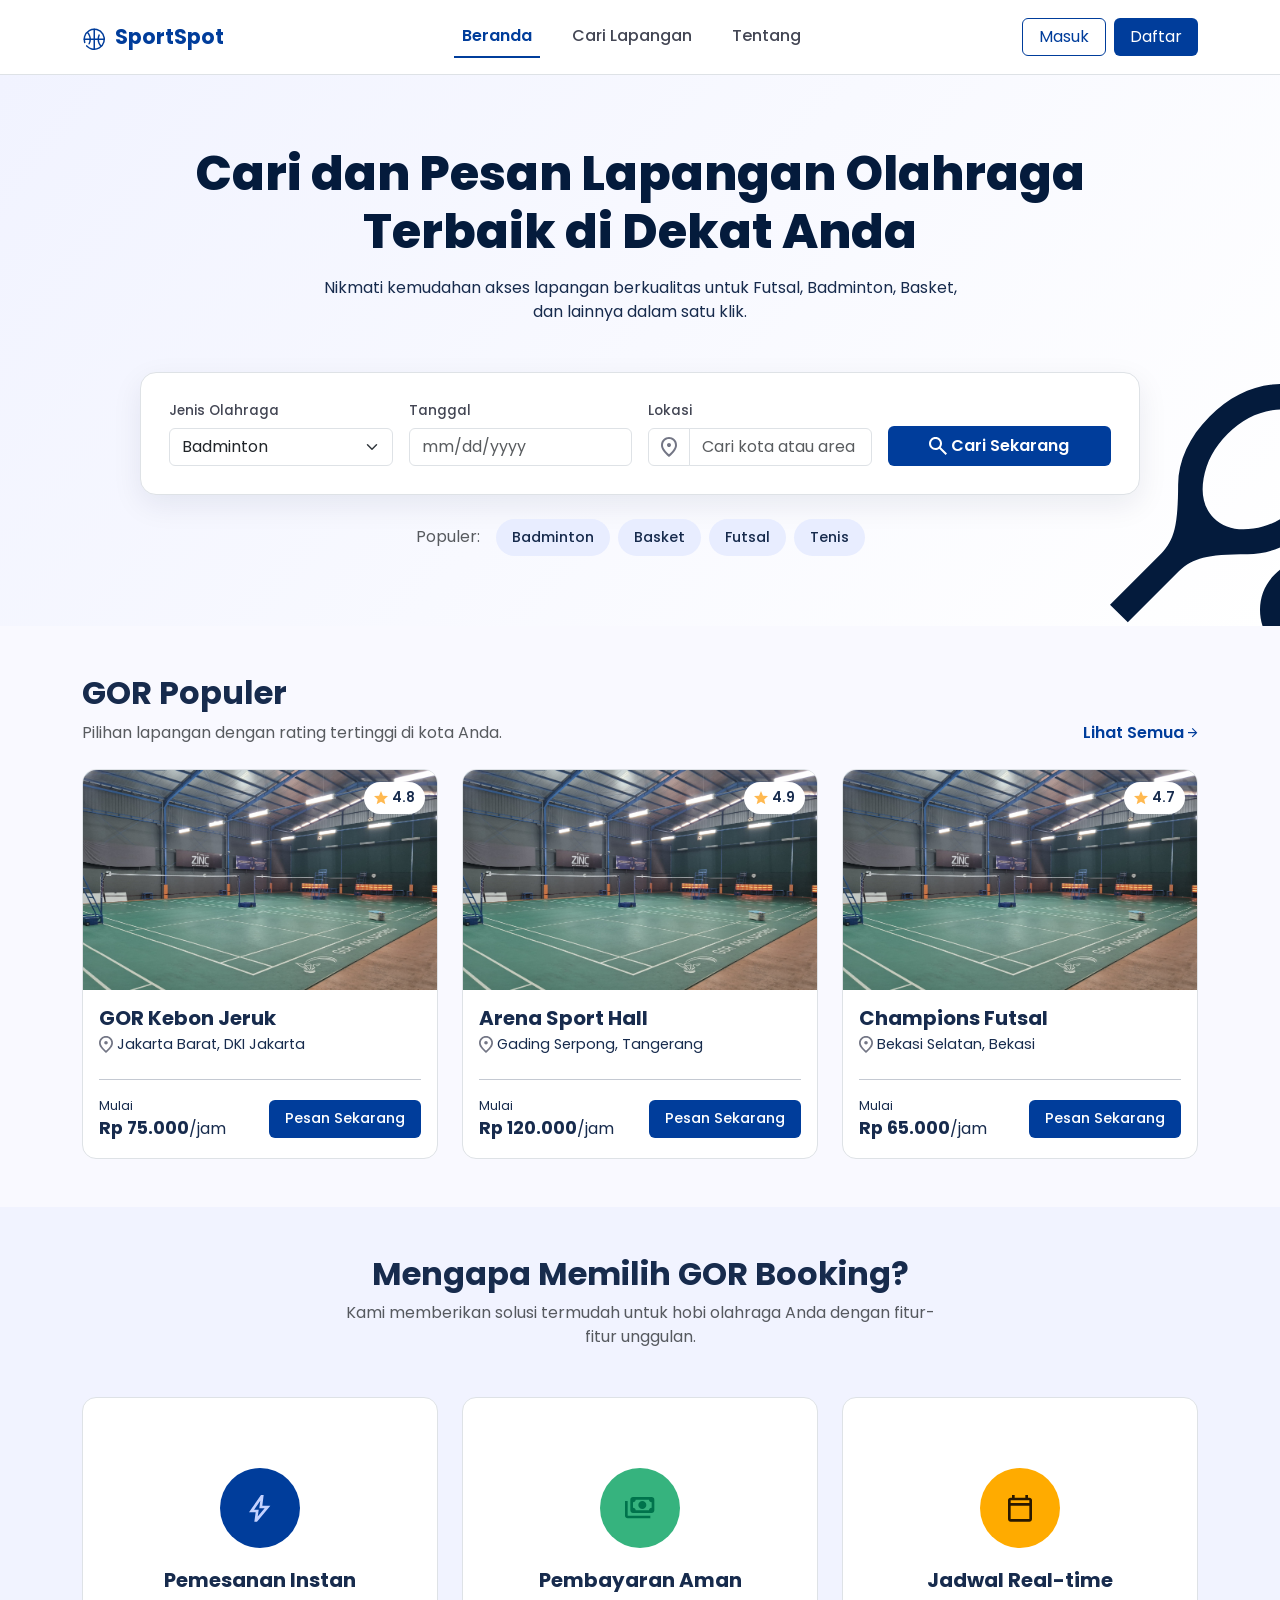
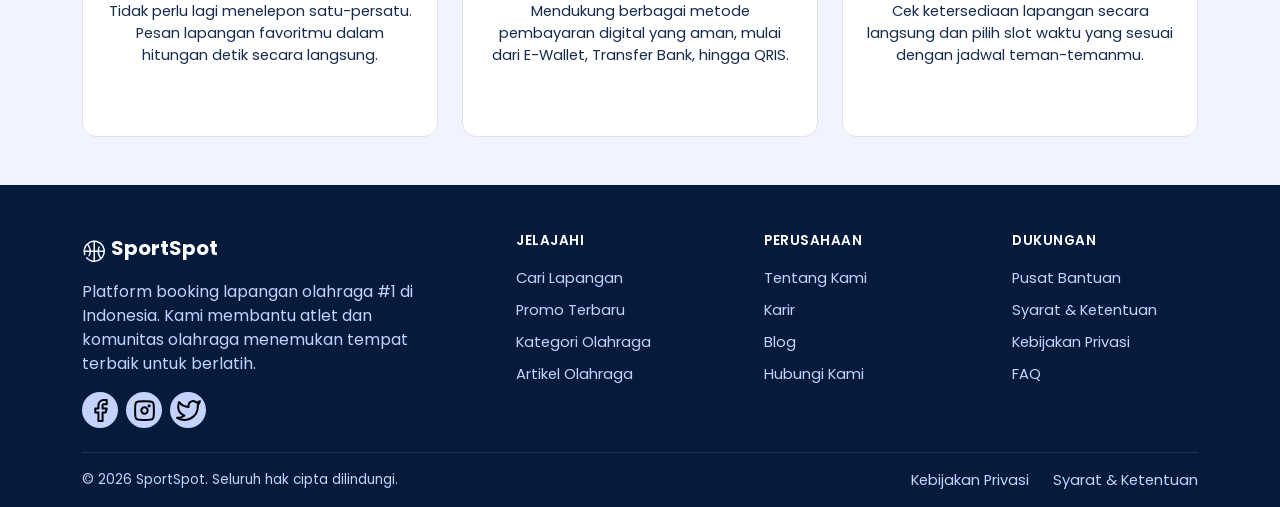
==== index.html @ d7f414fe "perbedaan penamaan file index dan navigasi" ====
<!doctype html>
<html lang="id">
  <head>
    <meta charset="UTF-8" />
    <meta name="viewport" content="width=device-width, initial-scale=1.0" />
    <title>SportSpot - Cari dan Pesan Lapangan Olahraga</title>

    <link
      href="https://cdn.jsdelivr.net/npm/bootstrap@5.3.3/dist/css/bootstrap.min.css"
      rel="stylesheet"
    />
    <link rel="preconnect" href="https://fonts.googleapis.com" />
    <link
      href="https://fonts.googleapis.com/css2?family=Poppins:wght@400;500;600;700;800&display=swap"
      rel="stylesheet"
    />

    <link rel="stylesheet" href="./style/index.css" />
  </head>
  <body>
    <nav
      class="navbar navbar-expand-lg navbar-light bg-white navbar-custom py-3 border-bottom"
    >
      <div class="container">
        <a
          class="navbar-brand brand-logo d-flex align-items-center gap-2"
          href="#"
        >
          <img src="/img/icon/Basketball.svg" alt="logo" />
          SportSpot
        </a>
        <button
          class="navbar-toggler"
          type="button"
          data-bs-toggle="collapse"
          data-bs-target="#navMenu"
        >
          <span class="navbar-toggler-icon"></span>
        </button>
        <div class="collapse navbar-collapse" id="navMenu">
          <ul class="navbar-nav mx-auto gap-lg-4">
            <li class="nav-item">
              <a class="nav-link active" href="#">Beranda</a>
            </li>
            <li class="nav-item">
              <a class="nav-link" href="/cari_lapangan.html">Cari Lapangan</a>
            </li>
            <li class="nav-item">
              <a class="nav-link" href="/about_us.html">Tentang</a>
            </li>
          </ul>
          <div class="d-flex gap-2 mt-3 mt-lg-0">
            <button class="btn btn-outline-primary px-3">Masuk</button>
            <button class="btn btn-navy px-3">Daftar</button>
          </div>
        </div>
      </div>
    </nav>

    <!-- ================= HERO ================= -->
    <section class="hero-section text-center">
      <div class="hero-deco">
        <img src="/img/icon/raket.svg" alt="raket" />
      </div>
      <div class="container position-relative">
        <h1 class="hero-title display-5 mb-3">
          Cari dan Pesan Lapangan Olahraga<br />Terbaik di Dekat Anda
        </h1>
        <p class="hero-subtitle mb-5">
          Nikmati kemudahan akses lapangan berkualitas untuk Futsal, Badminton,
          Basket, dan lainnya dalam satu klik.
        </p>

        <!-- form pencarian -->
        <div class="search-card mx-auto" style="max-width: 1000px">
          <div class="row g-3 align-items-end text-start">
            <div class="col-md-3">
              <div class="search-label">Jenis Olahraga</div>
              <select class="form-select">
                <option>Badminton</option>
                <option>Basket</option>
                <option>Futsal</option>
                <option>Tenis</option>
              </select>
            </div>
            <div class="col-md-3">
              <div class="search-label">Tanggal</div>
              <input
                type="text"
                class="form-control"
                placeholder="mm/dd/yyyy"
              />
            </div>
            <div class="col-md-3">
              <div class="search-label">Lokasi</div>
              <div class="input-group">
                <span class="input-group-text bg-white">
                  <img src="/img/icon/Icon.svg" alt="lokasi" />
                </span>
                <input
                  type="text"
                  class="form-control"
                  placeholder="Cari kota atau area"
                />
              </div>
            </div>
            <div class="col-md-3">
              <button class="btn btn-search btn-primary w-100 py-2">
                <img src="/img/icon/magnifier.svg" alt="kaca pembesar" />
                Cari Sekarang
              </button>
            </div>
          </div>
        </div>

        <!-- badge populer -->
        <div
          class="mt-4 d-flex justify-content-center align-items-center flex-wrap gap-2"
        >
          <span class="text-muted me-2">Populer:</span>
          <span class="badge-popular">Badminton</span>
          <span class="badge-popular">Basket</span>
          <span class="badge-popular">Futsal</span>
          <span class="badge-popular">Tenis</span>
        </div>
      </div>
    </section>

    <!-- ================= GOR POPULER ================= -->
    <section class="py-5 populer-section">
      <div class="container">
        <div class="d-flex justify-content-between align-items-end mb-4">
          <div>
            <h2 class="section-title">GOR Populer</h2>
            <p class="text-muted mb-0">
              Pilihan lapangan dengan rating tertinggi di kota Anda.
            </p>
          </div>
          <a href="#" class="link-view-all d-none d-md-block">
            Lihat Semua
            <img src="/img/icon/arrow.svg" alt="panah" />
          </a>
        </div>

        <div class="row g-4">
          <!-- card 1 -->
          <div class="col-md-4">
            <div class="gor-card h-100 d-flex flex-column">
              <div class="position-relative">
                <span class="rating-badge">
                  <img src="/img/icon/star.svg" alt="bintang" />
                  4.8
                </span>
                <img src="/img/gor.jpg" alt="gor" />
              </div>
              <div class="p-3 flex-grow-1 d-flex flex-column">
                <h5 class="gor-title mb-1">GOR Kebon Jeruk</h5>
                <p class="gor-location mb-2">
                  <img src="/img/icon/Icon.svg" alt="lokasi" />
                  Jakarta Barat, DKI Jakarta
                </p>
                <hr />
                <div
                  class="d-flex justify-content-between align-items-center mt-auto"
                >
                  <div>
                    <div class="gor-price-label">Mulai</div>
                    <div class="gor-price">
                      Rp 75.000<span class="fw-normal fs-6">/jam</span>
                    </div>
                  </div>
                  <a href="/jelajahi_gor.html">
                    <button class="btn btn-pesan px-3 py-2">
                      Pesan Sekarang
                    </button>
                  </a>
                </div>
              </div>
            </div>
          </div>

          <!-- card 2 -->
          <div class="col-md-4">
            <div class="gor-card h-100 d-flex flex-column">
              <div class="position-relative">
                <img src="/img/gor.jpg" alt="gor" />
                <span class="rating-badge">
                  <img src="/img/icon/star.svg" alt="bintang" />
                  4.9
                </span>
              </div>
              <div class="p-3 flex-grow-1 d-flex flex-column">
                <h5 class="gor-title mb-1">Arena Sport Hall</h5>
                <p class="gor-location mb-2">
                  <img src="/img/icon/Icon.svg" alt="lokasi" />
                  Gading Serpong, Tangerang
                </p>
                <hr />
                <div
                  class="d-flex justify-content-between align-items-center mt-auto"
                >
                  <div>
                    <div class="gor-price-label">Mulai</div>
                    <div class="gor-price">
                      Rp 120.000<span class="fw-normal fs-6">/jam</span>
                    </div>
                  </div>
                  <a href="/jelajahi_gor.html">
                    <button class="btn btn-pesan px-3 py-2">
                      Pesan Sekarang
                    </button>
                  </a>
                </div>
              </div>
            </div>
          </div>

          <!-- card 3 -->
          <div class="col-md-4">
            <div class="gor-card h-100 d-flex flex-column">
              <div class="position-relative">
                <img src="/img/gor.jpg" alt="gor" />
                <span class="rating-badge">
                  <img src="/img/icon/star.svg" alt="bintang" />
                  4.7
                </span>
              </div>
              <div class="p-3 flex-grow-1 d-flex flex-column">
                <h5 class="gor-title mb-1">Champions Futsal</h5>
                <p class="gor-location mb-2">
                  <img src="/img/icon/Icon.svg" alt="lokasi" />
                  Bekasi Selatan, Bekasi
                </p>
                <hr />
                <div
                  class="d-flex justify-content-between align-items-center mt-auto"
                >
                  <div>
                    <div class="gor-price-label">Mulai</div>
                    <div class="gor-price">
                      Rp 65.000<span class="fw-normal fs-6">/jam</span>
                    </div>
                  </div>
                  <a href="/jelajahi_gor.html">
                    <button class="btn btn-pesan px-3 py-2">
                      Pesan Sekarang
                    </button>
                  </a>
                </div>
              </div>
            </div>
          </div>
        </div>
      </div>
    </section>

    <!-- ================= KENAPA PILIH ================= -->
    <section class="why-section py-5">
      <div class="container text-center">
        <h2 class="section-title mb-2">Mengapa Memilih GOR Booking?</h2>
        <p class="text-muted mb-5 mx-auto" style="max-width: 600px">
          Kami memberikan solusi termudah untuk hobi olahraga Anda dengan
          fitur-fitur unggulan.
        </p>

        <div class="row g-4">
          <div class="col-md-4">
            <div class="why-card">
              <div class="why-icon icon-blue">
                <img src="img/icon/listrik.svg" alt="petir" />
              </div>
              <h5 class="why-title">Pemesanan Instan</h5>
              <p class="why-text mb-0">
                Tidak perlu lagi menelepon satu-persatu. Pesan lapangan
                favoritmu dalam hitungan detik secara langsung.
              </p>
            </div>
          </div>
          <div class="col-md-4">
            <div class="why-card">
              <div class="why-icon icon-green">
                <img src="/img/icon/money.svg" alt="uang" />
              </div>
              <h5 class="why-title">Pembayaran Aman</h5>
              <p class="why-text mb-0">
                Mendukung berbagai metode pembayaran digital yang aman, mulai
                dari E-Wallet, Transfer Bank, hingga QRIS.
              </p>
            </div>
          </div>
          <div class="col-md-4">
            <div class="why-card">
              <div class="why-icon icon-orange">
                <img src="img/icon/calender.svg" alt="kalender" />
              </div>
              <h5 class="why-title">Jadwal Real-time</h5>
              <p class="why-text mb-0">
                Cek ketersediaan lapangan secara langsung dan pilih slot waktu
                yang sesuai dengan jadwal teman-temanmu.
              </p>
            </div>
          </div>
        </div>
      </div>
    </section>

    <!-- ================= FOOTER ================= -->
    <footer class="pt-5">
      <div class="container">
        <div class="d-flex flex-row justify-content-between g-4 pb-4">
          <div class="col-md-4">
            <div class="footer-brand mb-3 fs-5">
              <img src="img/icon/Basketball-putih.svg" alt="logo" />
              SportSpot
            </div>
            <p class="mb-3">
              Platform booking lapangan olahraga #1 di Indonesia. Kami membantu
              atlet dan komunitas olahraga menemukan tempat terbaik untuk
              berlatih.
            </p>
            <div class="d-flex gap-2">
              <a href="#" class="footer-social">
                <img src="img/icon/Facebook.svg" alt="fb" />
              </a>
              <a href="#" class="footer-social">
                <img src="img/icon/insta.svg" alt="insta" />
              </a>
              <a href="#" class="footer-social">
                <img src="img/icon/Twitter.svg" alt="twitter" />
              </a>
            </div>
          </div>

          <div class="col-md-2 col-6">
            <h6 class="mb-3">JELAJAHI</h6>
            <ul class="list-unstyled d-flex flex-column gap-2">
              <li><a href="/cari_lapangan.html">Cari Lapangan</a></li>
              <li><a href="#">Promo Terbaru</a></li>
              <li><a href="#">Kategori Olahraga</a></li>
              <li><a href="#">Artikel Olahraga</a></li>
            </ul>
          </div>

          <div class="col-md-2 col-6">
            <h6 class="mb-3">PERUSAHAAN</h6>
            <ul class="list-unstyled d-flex flex-column gap-2">
              <li><a href="/about_us.html">Tentang Kami</a></li>
              <li><a href="#">Karir</a></li>
              <li><a href="#">Blog</a></li>
              <li><a href="#">Hubungi Kami</a></li>
            </ul>
          </div>

          <div class="col-md-2 col-6">
            <h6 class="mb-3">DUKUNGAN</h6>
            <ul class="list-unstyled d-flex flex-column gap-2">
              <li><a href="#">Pusat Bantuan</a></li>
              <li><a href="#">Syarat & Ketentuan</a></li>
              <li><a href="#">Kebijakan Privasi</a></li>
              <li><a href="#">FAQ</a></li>
            </ul>
          </div>
        </div>

        <div
          class="footer-bottom d-flex flex-column flex-md-row justify-content-between align-items-center py-3 gap-2"
        >
          <span>© 2026 SportSpot. Seluruh hak cipta dilindungi.</span>
          <div class="d-flex gap-4">
            <a href="#">Kebijakan Privasi</a>
            <a href="#">Syarat & Ketentuan</a>
          </div>
        </div>
      </div>
    </footer>

    <script src="https://cdn.jsdelivr.net/npm/bootstrap@5.3.3/dist/js/bootstrap.bundle.min.js"></script>
  </body>
</html>
---- style/index.css ----
:root {
  --primary: #003d9b;
  --primary-dark: #002c6d;
  --primary-darker: #041b3c;
  --primary-tint: #c4d2ff;
  --primary-light: #d7e2ff;
  --primary-lighter: #e8edff;
  --primary-lightest: #f1f3ff;
  --secondary: #36b37e;
  --secondary-dark: #00734c;
  --secondary-light: #82f9be;
  --tertiary: #ffab00;
  --tertiary-alt: #ffb950;
  --tertiary-light: #ffddb3;
  --tertiary-dark: #291800;
  --neutral-900: #172b4d;
  --neutral-800: #434654;
  --neutral-700: #737685;
  --neutral-600: #6b7280;
  --neutral-300: #c3c6d6;
  --neutral-100: #f9f9ff;
  --white: #ffffff;
  --black: #000000;
}

body {
  font-family: "Poppins", sans-serif;
  color: var(--neutral-900);
}

.icon {
  width: 1rem;
  height: 1rem;
  vertical-align: -0.15rem;
  fill: currentColor;
  display: inline-block;
}

/* ===== NAVBAR ===== */
.navbar-custom .nav-link {
  color: var(--neutral-800);
  font-weight: 500;
}
.navbar-custom .nav-link.active {
  color: var(--primary);
  font-weight: 600;
  border-bottom: 2px solid var(--primary);
}
.navbar-brand:hover {
  color: var(--primary) !important;
}
.brand-logo {
  font-weight: 700;
  color: var(--primary);
  font-size: 1.3rem;
}
.btn-navy {
  background-color: var(--primary);
  color: var(--white);
  border: none;
}
.btn-navy:hover {
  background-color: var(--primary-dark);
  color: var(--white);
}
.btn-outline-primary {
  color: var(--primary);
  border-color: var(--primary);
}
.btn-outline-primary:hover,
.btn-outline-primary:focus,
.btn-outline-primary:active {
  background-color: var(--primary);
  border-color: var(--primary);
  color: var(--white);
}

/* ===== HERO ===== */
.hero-section {
  background: linear-gradient(
    130deg,
    var(--primary-lightest) 0%,
    var(--white) 100%
  );
  padding-top: 70px;
  padding-bottom: 70px;
  position: relative;
  overflow: hidden;
}
.hero-title {
  font-weight: 800;
  color: var(--primary-darker);
  line-height: 1.2;
}
.hero-subtitle {
  color: var(--text-muted);
  max-width: 650px;
  margin: 0 auto;
}

.search-card {
  background: var(--white);
  border: var(--bs-border-width) var(--bs-border-style) var(--bs-border-color) !important;
  border-radius: 16px;
  box-shadow: 0 10px 30px rgba(4, 27, 60, 0.08);
  padding: 28px;
}
.search-label {
  font-size: 0.85rem;
  color: var(--neutral-800);
  font-weight: 500;
  margin-bottom: 6px;
}
.form-control:focus,
.form-select:focus {
  border-color: var(--primary-tint);
  box-shadow: 0 0 0 0.25rem rgba(0, 82, 204, 0.15);
}
.btn-search {
  background-color: var(--primary);
  border: none;
  font-weight: 600;
  white-space: nowrap;
}
.btn-search:hover {
  background-color: var(--primary-dark);
}

.badge-popular {
  background-color: var(--primary-lighter);
  font-weight: 500;
  padding: 8px 16px;
  border-radius: 20px;
  font-size: 0.9rem;
}

.hero-deco {
  position: absolute;
  right: 0px;
  bottom: 0px;
  color: rgba(0, 82, 204, 0.07);
  z-index: 0;
  line-height: 1;
}

/* ===== GOR POPULER ===== */
.populer-section {
  background: var(--neutral-100);
}
.section-title {
  font-weight: 700;
  color: var(--navy);
}
.link-view-all {
  color: var(--primary);
  font-weight: 600;
  text-decoration: none;
}
.link-view-all:hover {
  color: var(--primary-dark);
}

.gor-card {
  background: var(--white);
  border: var(--bs-border-width) var(--bs-border-style) var(--bs-border-color) !important;
  border-radius: 14px;
  overflow: hidden;
  transition: box-shadow 0.2s ease;
}
.gor-card:hover {
  box-shadow: 0 8px 20px rgba(4, 27, 60, 0.1);
}
.gor-card img {
  height: 220px;
  object-fit: cover;
  width: 100%;
}
.position-relative {
  position: relative;
}

.rating-badge {
  position: absolute;
  top: 12px;
  right: 12px;

  display: flex;
  align-items: center;
  gap: 4px;

  background: var(--white);

  padding: 6px 10px;
  border-radius: 999px;

  font-size: 0.85rem;
  font-weight: 600;

  z-index: 10;
}

.rating-badge img {
  width: 14px;
  height: 14px;
}
.gor-title {
  font-weight: 700;
  color: var(--navy);
}
.gor-location {
  color: var(--text-muted);
  font-size: 0.9rem;
  img {
    width: 14px;
    height: 17px;
  }
}
.gor-price-label {
  font-size: 0.8rem;
  color: var(--text-muted);
}
.gor-price {
  font-weight: 700;
  color: var(--navy);
  font-size: 1.1rem;
}
.btn-pesan {
  background-color: var(--primary);
  color: var(--white);
  font-weight: 500;
  font-size: 0.9rem;
  border: none;
}
.btn-pesan:hover {
  background-color: var(--primary-dark);
  color: var(--white);
}

/* ===== KENAPA PILIH ===== */
.why-section {
  background-color: var(--primary-lightest);
}
.why-card {
  background: var(--white);
  border: var(--bs-border-width) var(--bs-border-style) var(--bs-border-color) !important;
  border-radius: 14px;
  padding: 70px 24px;
  height: 100%;
  text-align: center;
}
.why-icon {
  width: 80px;
  height: 80px;
  border-radius: 50%;
  display: flex;
  align-items: center;
  justify-content: center;
  margin: 0 auto 20px;
  font-size: 1.5rem;
  color: var(--white);
}
.icon-blue {
  background-color: var(--primary);
}
.icon-green {
  background-color: var(--secondary);
}
.icon-orange {
  background-color: var(--tertiary);
}

.why-title {
  font-weight: 700;
  color: var(--navy);
}
.why-text {
  color: var(--text-muted);
  font-size: 0.92rem;
}

/* ===== FOOTER ===== */
footer {
  background-color: var(--primary-darker);
  color: var(--primary-tint);
}
footer h6 {
  color: var(--white);
  font-weight: 600;
  letter-spacing: 0.5px;
  font-size: 0.85rem;
}
footer a {
  color: var(--primary-tint);
  text-decoration: none;
  font-size: 0.92rem;
}
footer a:hover {
  color: var(--white);
}
.footer-brand {
  color: var(--white);
  font-weight: 700;
}
.footer-social {
  width: 36px;
  height: 36px;
  border-radius: 50%;
  background: var(--primary-tint);
  display: flex;
  align-items: center;
  justify-content: center;
  color: var(--white);
}
.footer-social:hover {
  background: var(--primary);
}
.footer-bottom {
  border-top: 1px solid rgba(255, 255, 255, 0.1);
  font-size: 0.85rem;
}
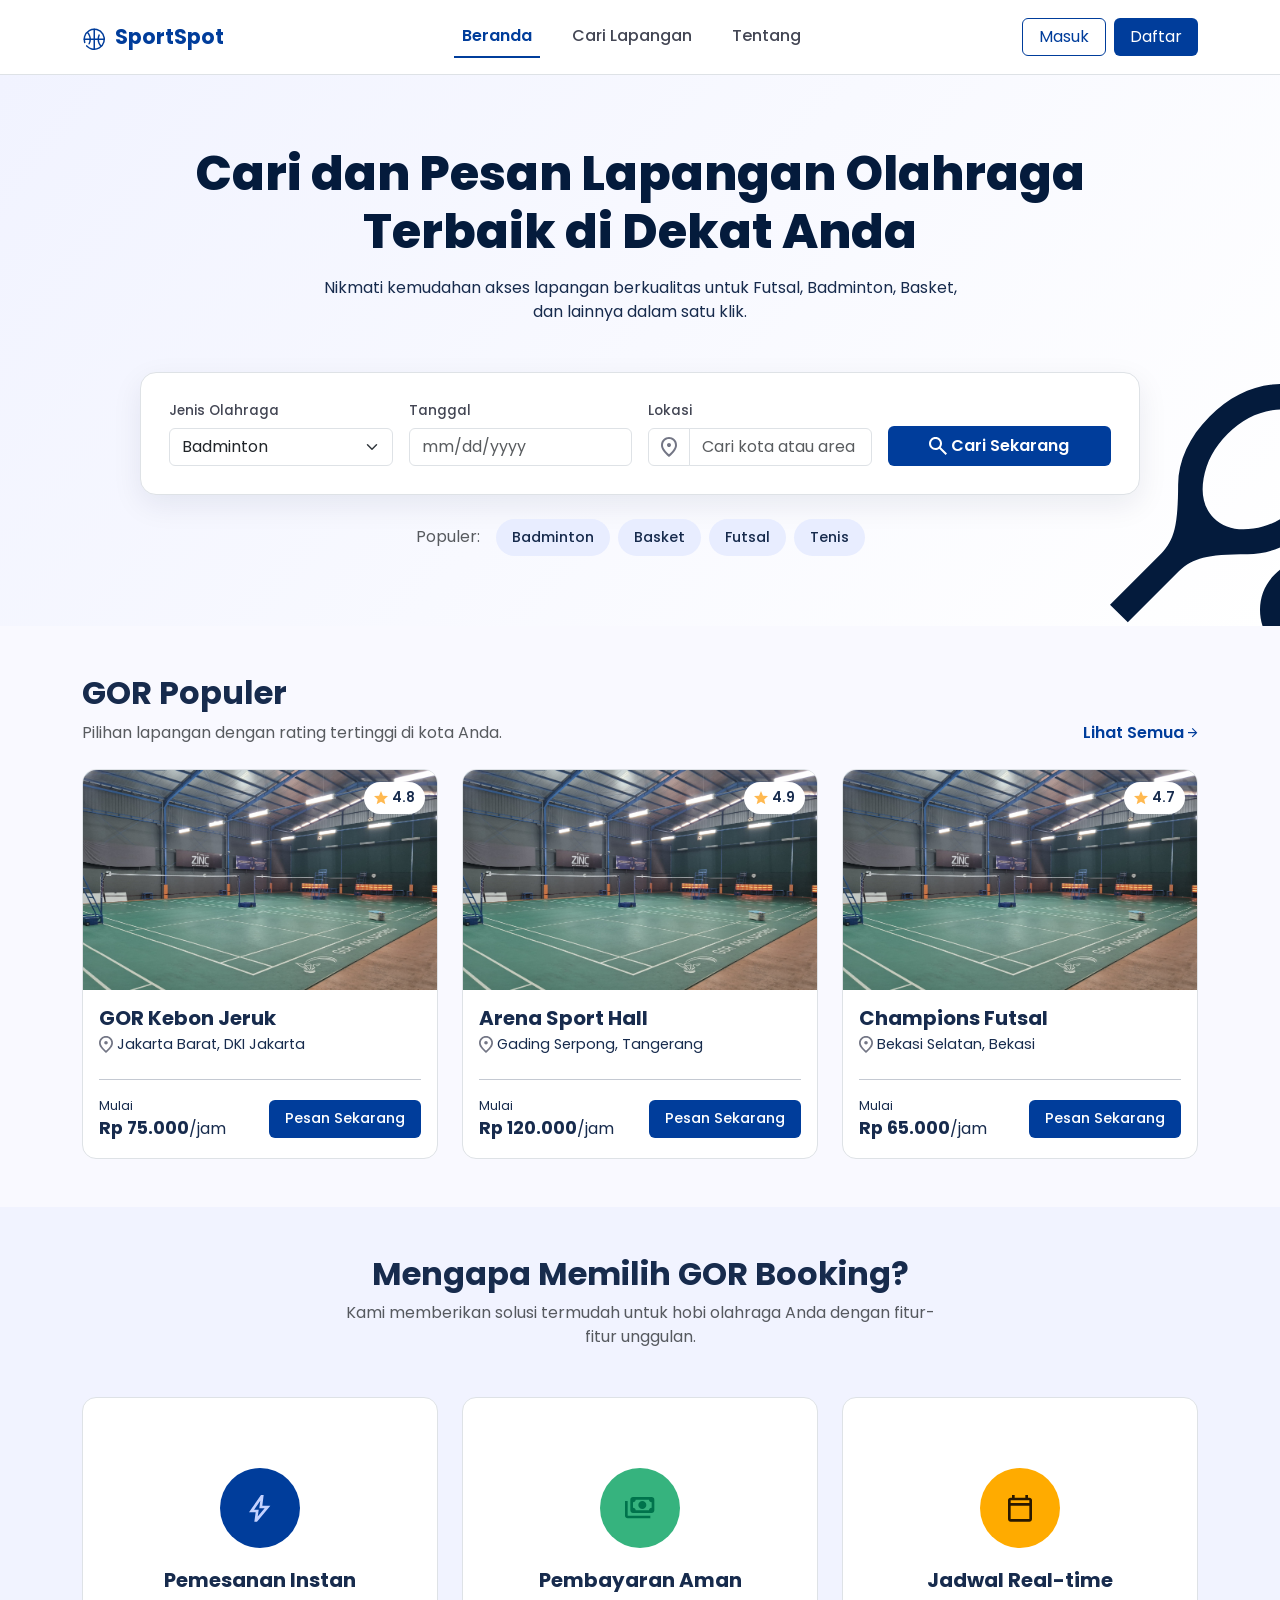
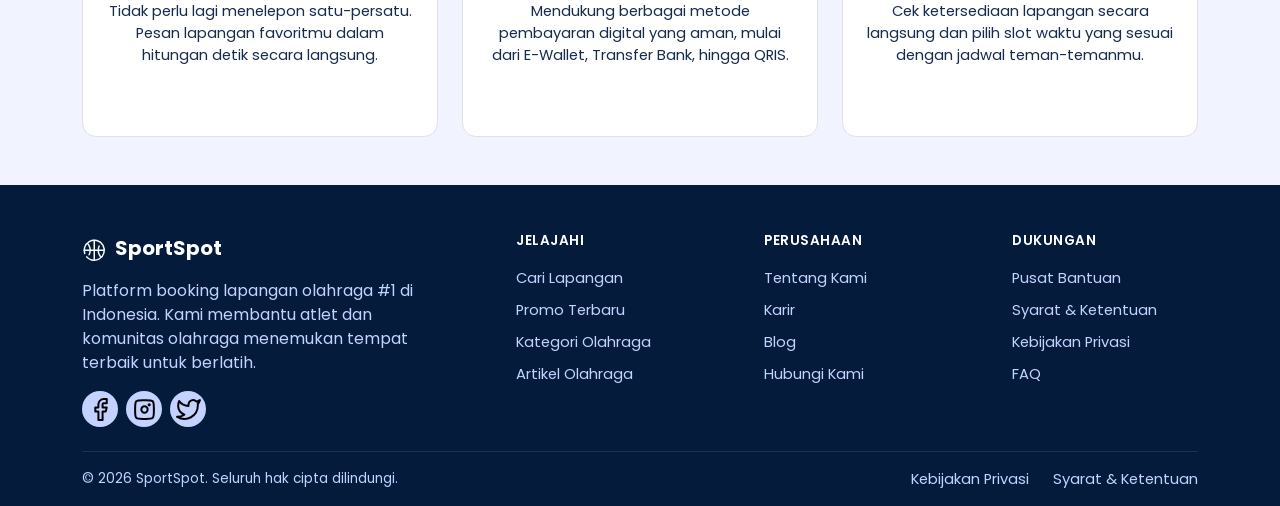
==== commit 037e396e: "tambahan link navbarr" ====
--- a/index.html
+++ b/index.html
@@ -24,7 +24,7 @@
       <div class="container">
         <a
           class="navbar-brand brand-logo d-flex align-items-center gap-2"
-          href="#"
+          href="/index.html"
         >
           <img src="/img/icon/Basketball.svg" alt="logo" />
           SportSpot
@@ -309,10 +309,10 @@
       <div class="container">
         <div class="d-flex flex-row justify-content-between g-4 pb-4">
           <div class="col-md-4">
-            <div class="footer-brand mb-3 fs-5">
+            <a href="/index.html" class="footer-brand mb-3 fs-5 text-decoration-none d-inline-flex align-items-center gap-2">
               <img src="img/icon/Basketball-putih.svg" alt="logo" />
               SportSpot
-            </div>
+            </a>
             <p class="mb-3">
               Platform booking lapangan olahraga #1 di Indonesia. Kami membantu
               atlet dan komunitas olahraga menemukan tempat terbaik untuk
@@ -376,4 +376,4 @@
 
     <script src="https://cdn.jsdelivr.net/npm/bootstrap@5.3.3/dist/js/bootstrap.bundle.min.js"></script>
   </body>
-</html>
+</html>
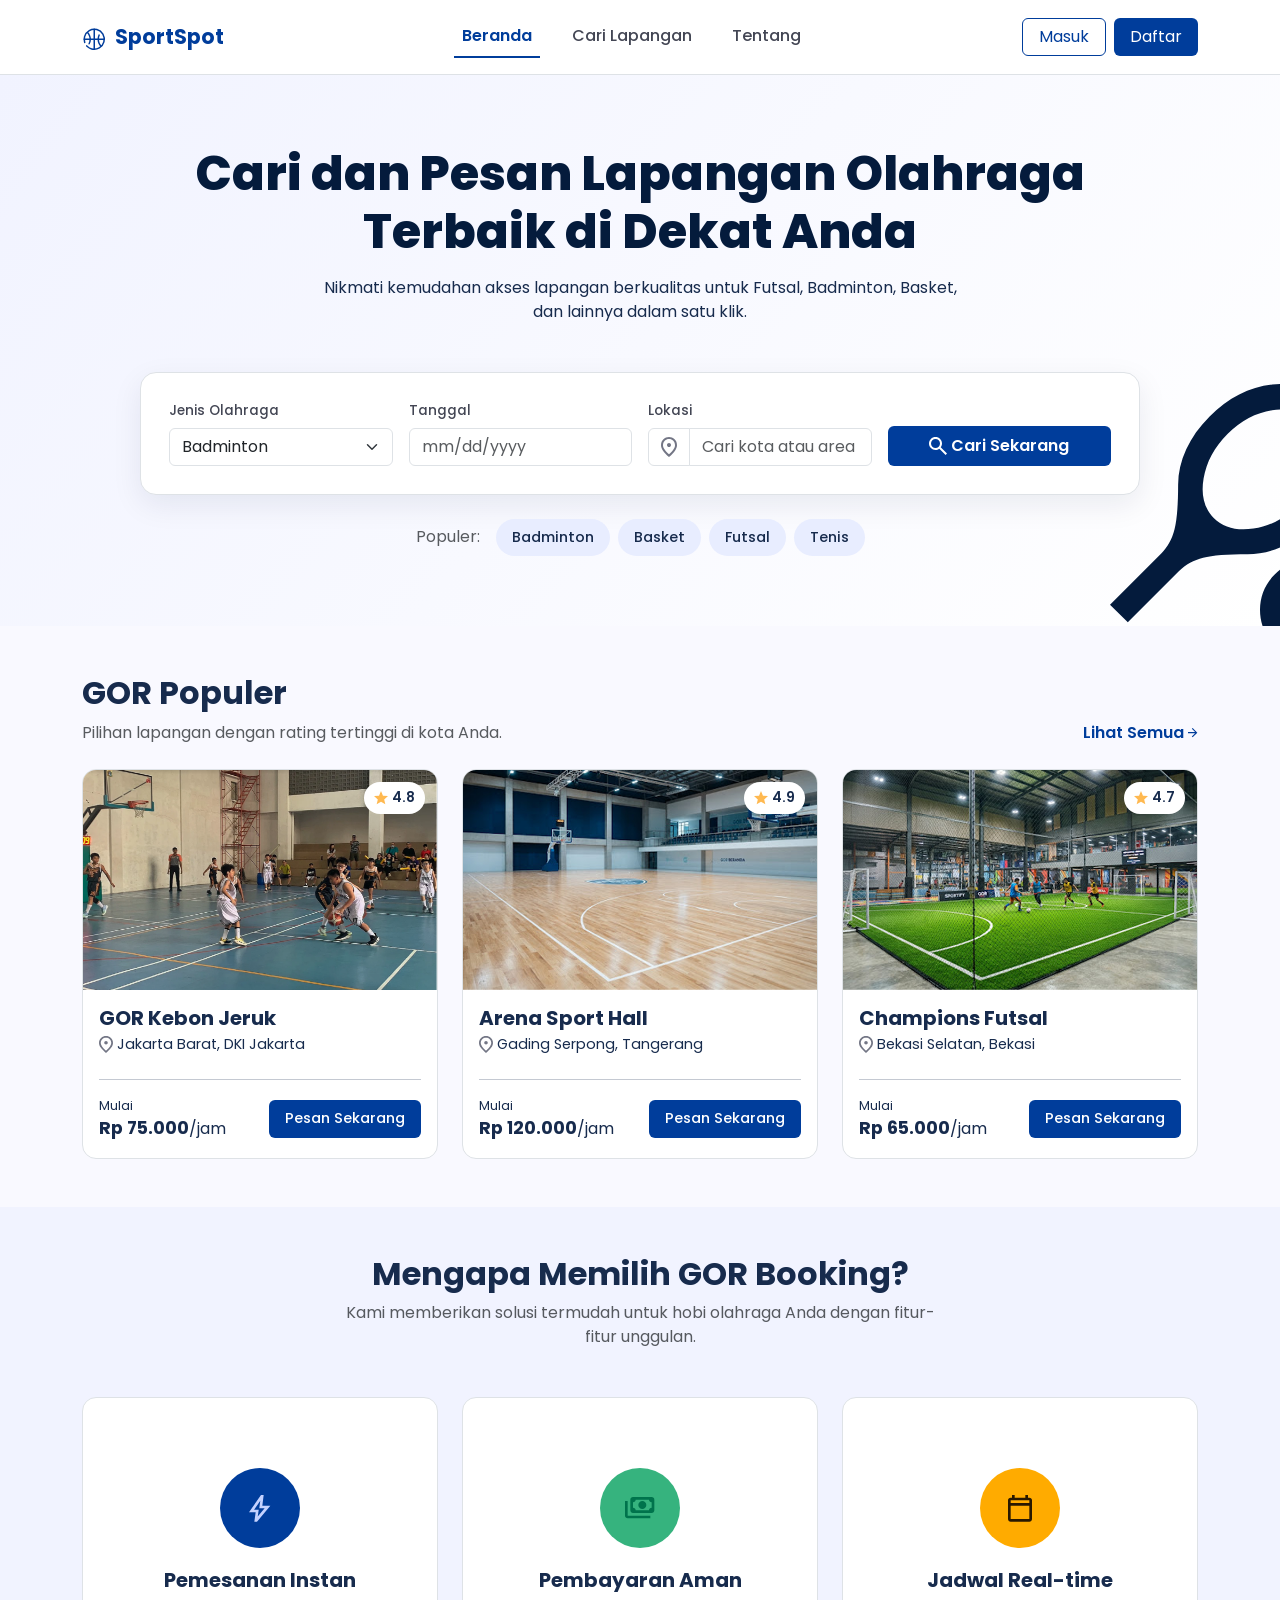
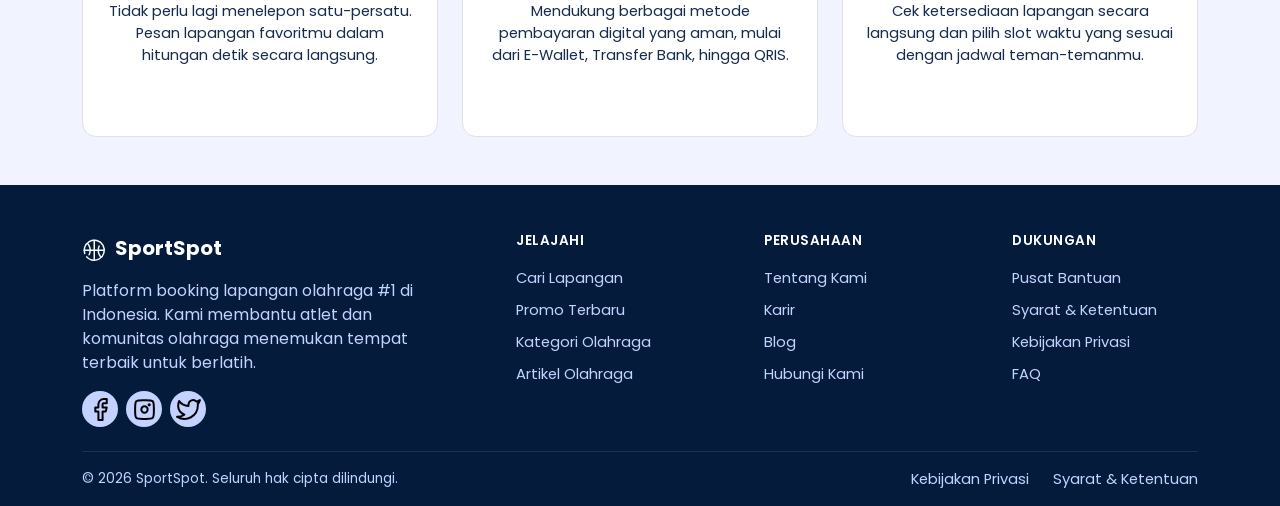
==== commit 47a9b004: "penambahan gambar" ====
--- a/index.html
+++ b/index.html
@@ -151,7 +151,7 @@
                   <img src="/img/icon/star.svg" alt="bintang" />
                   4.8
                 </span>
-                <img src="/img/gor.jpg" alt="gor" />
+                <img src="/img/gor_kebon_jerok.png" alt="gor" />
               </div>
               <div class="p-3 flex-grow-1 d-flex flex-column">
                 <h5 class="gor-title mb-1">GOR Kebon Jeruk</h5>
@@ -169,7 +169,7 @@
                       Rp 75.000<span class="fw-normal fs-6">/jam</span>
                     </div>
                   </div>
-                  <a href="/jelajahi_gor.html">
+                  <a href="/detail_gor.html">
                     <button class="btn btn-pesan px-3 py-2">
                       Pesan Sekarang
                     </button>
@@ -183,7 +183,7 @@
           <div class="col-md-4">
             <div class="gor-card h-100 d-flex flex-column">
               <div class="position-relative">
-                <img src="/img/gor.jpg" alt="gor" />
+                <img src="/img/arena_sport_hall.png" alt="gor" />
                 <span class="rating-badge">
                   <img src="/img/icon/star.svg" alt="bintang" />
                   4.9
@@ -205,7 +205,7 @@
                       Rp 120.000<span class="fw-normal fs-6">/jam</span>
                     </div>
                   </div>
-                  <a href="/jelajahi_gor.html">
+                  <a href="/detail_gor.html">
                     <button class="btn btn-pesan px-3 py-2">
                       Pesan Sekarang
                     </button>
@@ -219,7 +219,7 @@
           <div class="col-md-4">
             <div class="gor-card h-100 d-flex flex-column">
               <div class="position-relative">
-                <img src="/img/gor.jpg" alt="gor" />
+                <img src="/img/champions_futsal.png" alt="gor" />
                 <span class="rating-badge">
                   <img src="/img/icon/star.svg" alt="bintang" />
                   4.7
@@ -241,7 +241,7 @@
                       Rp 65.000<span class="fw-normal fs-6">/jam</span>
                     </div>
                   </div>
-                  <a href="/jelajahi_gor.html">
+                  <a href="/detail_gor.html">
                     <button class="btn btn-pesan px-3 py-2">
                       Pesan Sekarang
                     </button>
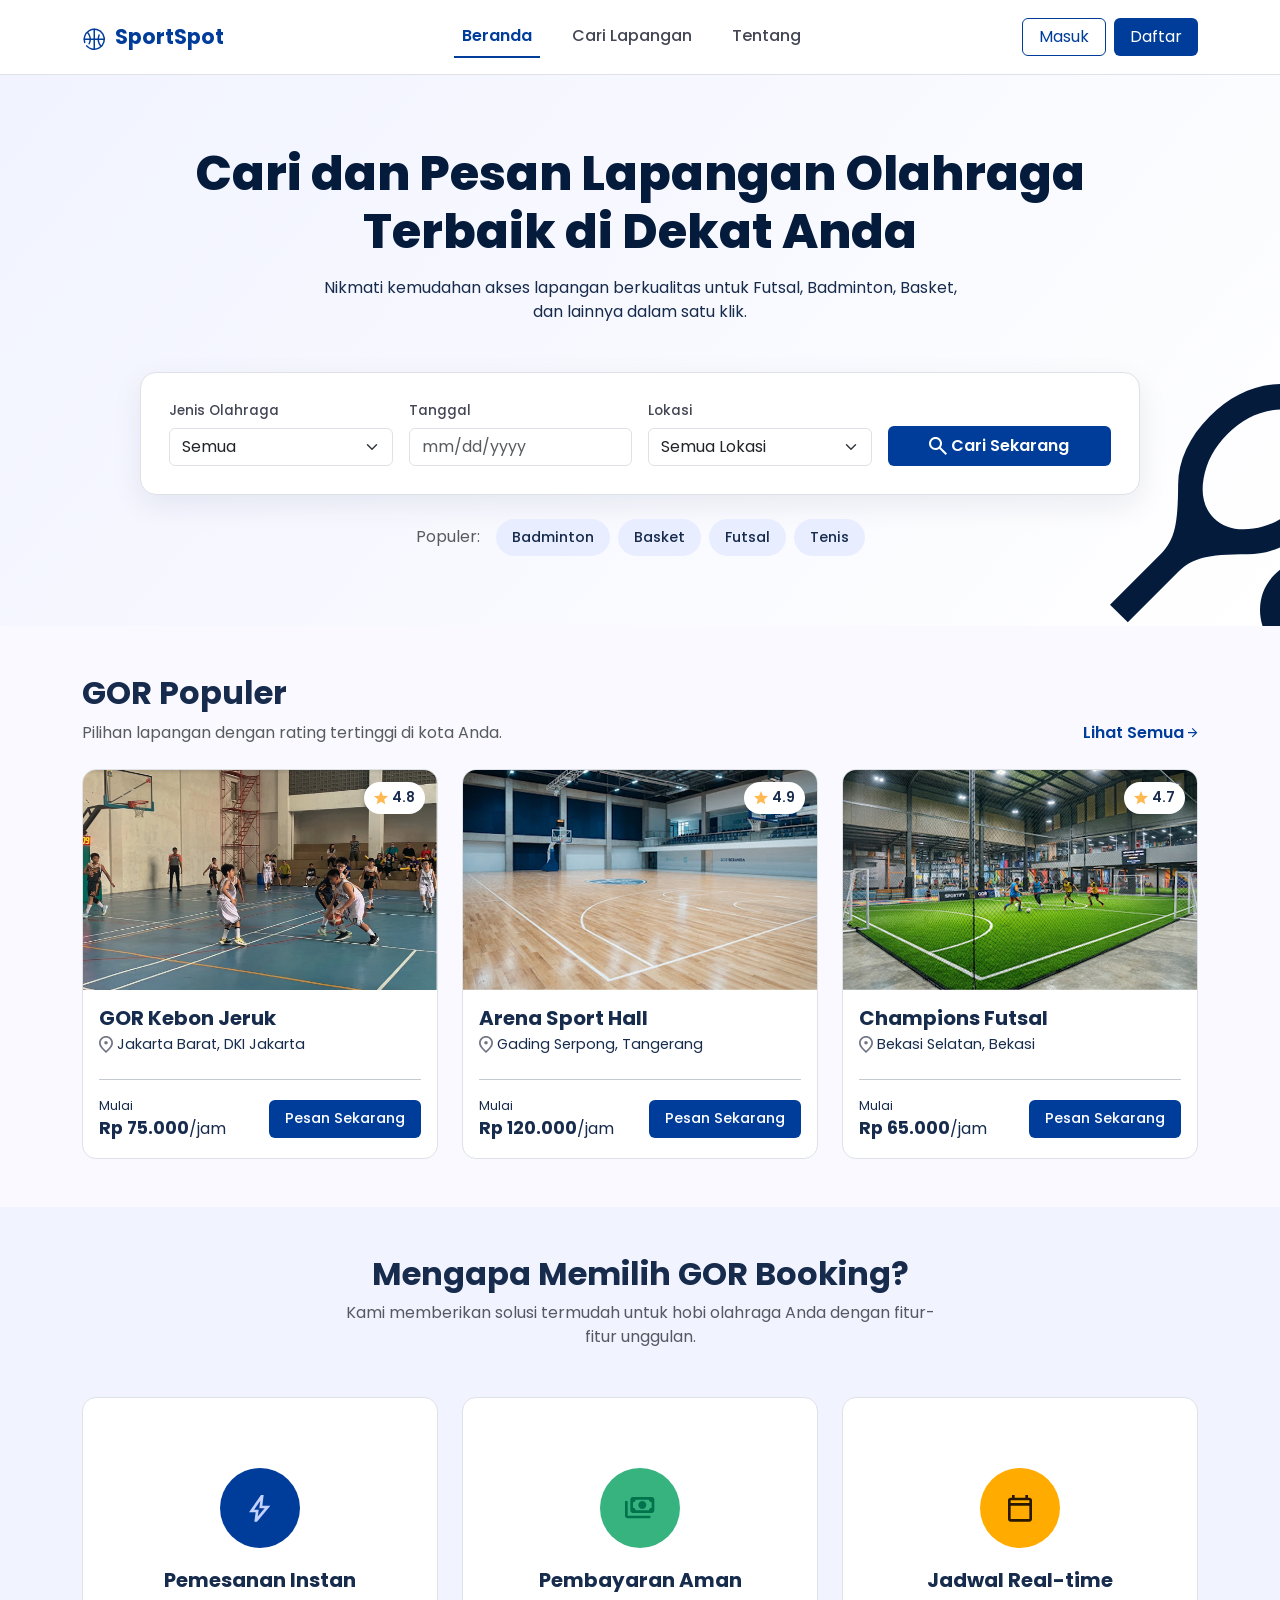
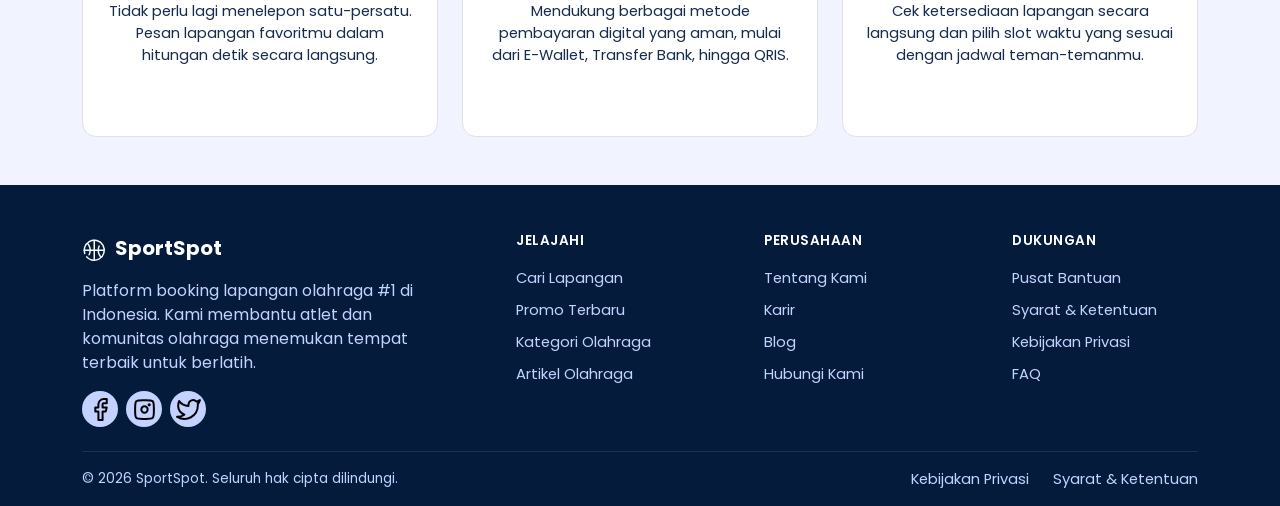
==== commit 69f2d024: "add js to beranda search" ====
--- a/index.html
+++ b/index.html
@@ -76,7 +76,8 @@
           <div class="row g-3 align-items-end text-start">
             <div class="col-md-3">
               <div class="search-label">Jenis Olahraga</div>
-              <select class="form-select">
+              <select id="heroOlahraga" class="form-select">
+                <option>Semua</option>
                 <option>Badminton</option>
                 <option>Basket</option>
                 <option>Futsal</option>
@@ -86,6 +87,7 @@
             <div class="col-md-3">
               <div class="search-label">Tanggal</div>
               <input
+                id="heroTanggal"
                 type="text"
                 class="form-control"
                 placeholder="mm/dd/yyyy"
@@ -93,19 +95,19 @@
             </div>
             <div class="col-md-3">
               <div class="search-label">Lokasi</div>
-              <div class="input-group">
-                <span class="input-group-text bg-white">
-                  <img src="/img/icon/Icon.svg" alt="lokasi" />
-                </span>
-                <input
-                  type="text"
-                  class="form-control"
-                  placeholder="Cari kota atau area"
-                />
-              </div>
+              <select id="heroLokasi" class="form-select">
+                <option value="">Semua Lokasi</option>
+                <option value="Jakarta Barat">Jakarta Barat</option>
+                <option value="Bekasi">Bekasi</option>
+                <option value="Tangerang">Tangerang</option>
+                <option value="Salatiga">Salatiga</option>
+              </select>
             </div>
             <div class="col-md-3">
-              <button class="btn btn-search btn-primary w-100 py-2">
+              <button
+                id="heroSearchBtn"
+                class="btn btn-search btn-primary w-100 py-2"
+              >
                 <img src="/img/icon/magnifier.svg" alt="kaca pembesar" />
                 Cari Sekarang
               </button>
@@ -118,10 +120,20 @@
           class="mt-4 d-flex justify-content-center align-items-center flex-wrap gap-2"
         >
           <span class="text-muted me-2">Populer:</span>
-          <span class="badge-popular">Badminton</span>
-          <span class="badge-popular">Basket</span>
-          <span class="badge-popular">Futsal</span>
-          <span class="badge-popular">Tenis</span>
+          <span
+            class="badge-popular badge-populer-item"
+            data-olahraga="Badminton"
+            >Badminton</span
+          >
+          <span class="badge-popular badge-populer-item" data-olahraga="Basket"
+            >Basket</span
+          >
+          <span class="badge-popular badge-populer-item" data-olahraga="Futsal"
+            >Futsal</span
+          >
+          <span class="badge-popular badge-populer-item" data-olahraga="Tenis"
+            >Tenis</span
+          >
         </div>
       </div>
     </section>
@@ -136,7 +148,7 @@
               Pilihan lapangan dengan rating tertinggi di kota Anda.
             </p>
           </div>
-          <a href="#" class="link-view-all d-none d-md-block">
+          <a href="cari_lapangan.html" class="link-view-all d-none d-md-block">
             Lihat Semua
             <img src="/img/icon/arrow.svg" alt="panah" />
           </a>
@@ -309,7 +321,10 @@
       <div class="container">
         <div class="d-flex flex-row justify-content-between g-4 pb-4">
           <div class="col-md-4">
-            <a href="/index.html" class="footer-brand mb-3 fs-5 text-decoration-none d-inline-flex align-items-center gap-2">
+            <a
+              href="/index.html"
+              class="footer-brand mb-3 fs-5 text-decoration-none d-inline-flex align-items-center gap-2"
+            >
               <img src="img/icon/Basketball-putih.svg" alt="logo" />
               SportSpot
             </a>
@@ -375,5 +390,41 @@
     </footer>
 
     <script src="https://cdn.jsdelivr.net/npm/bootstrap@5.3.3/dist/js/bootstrap.bundle.min.js"></script>
+
+    <script>
+      (function () {
+        var olahragaSelect = document.getElementById("heroOlahraga");
+        var tanggalInput = document.getElementById("heroTanggal");
+        var lokasiInput = document.getElementById("heroLokasi");
+        var searchBtn = document.getElementById("heroSearchBtn");
+
+        function goToCariLapangan() {
+          var params = new URLSearchParams();
+          if (olahragaSelect.value)
+            params.set("olahraga", olahragaSelect.value);
+          if (tanggalInput.value.trim())
+            params.set("tanggal", tanggalInput.value.trim());
+          if (lokasiInput.value.trim())
+            params.set("lokasi", lokasiInput.value.trim());
+          window.location.href = "/cari_lapangan.html?" + params.toString();
+        }
+
+        searchBtn.addEventListener("click", function (e) {
+          e.preventDefault();
+          goToCariLapangan();
+        });
+
+        // badge populer -> langsung isi olahraga & redirect
+        document
+          .querySelectorAll(".badge-populer-item")
+          .forEach(function (badge) {
+            badge.style.cursor = "pointer";
+            badge.addEventListener("click", function () {
+              olahragaSelect.value = badge.dataset.olahraga;
+              goToCariLapangan();
+            });
+          });
+      })();
+    </script>
   </body>
-</html>+</html>
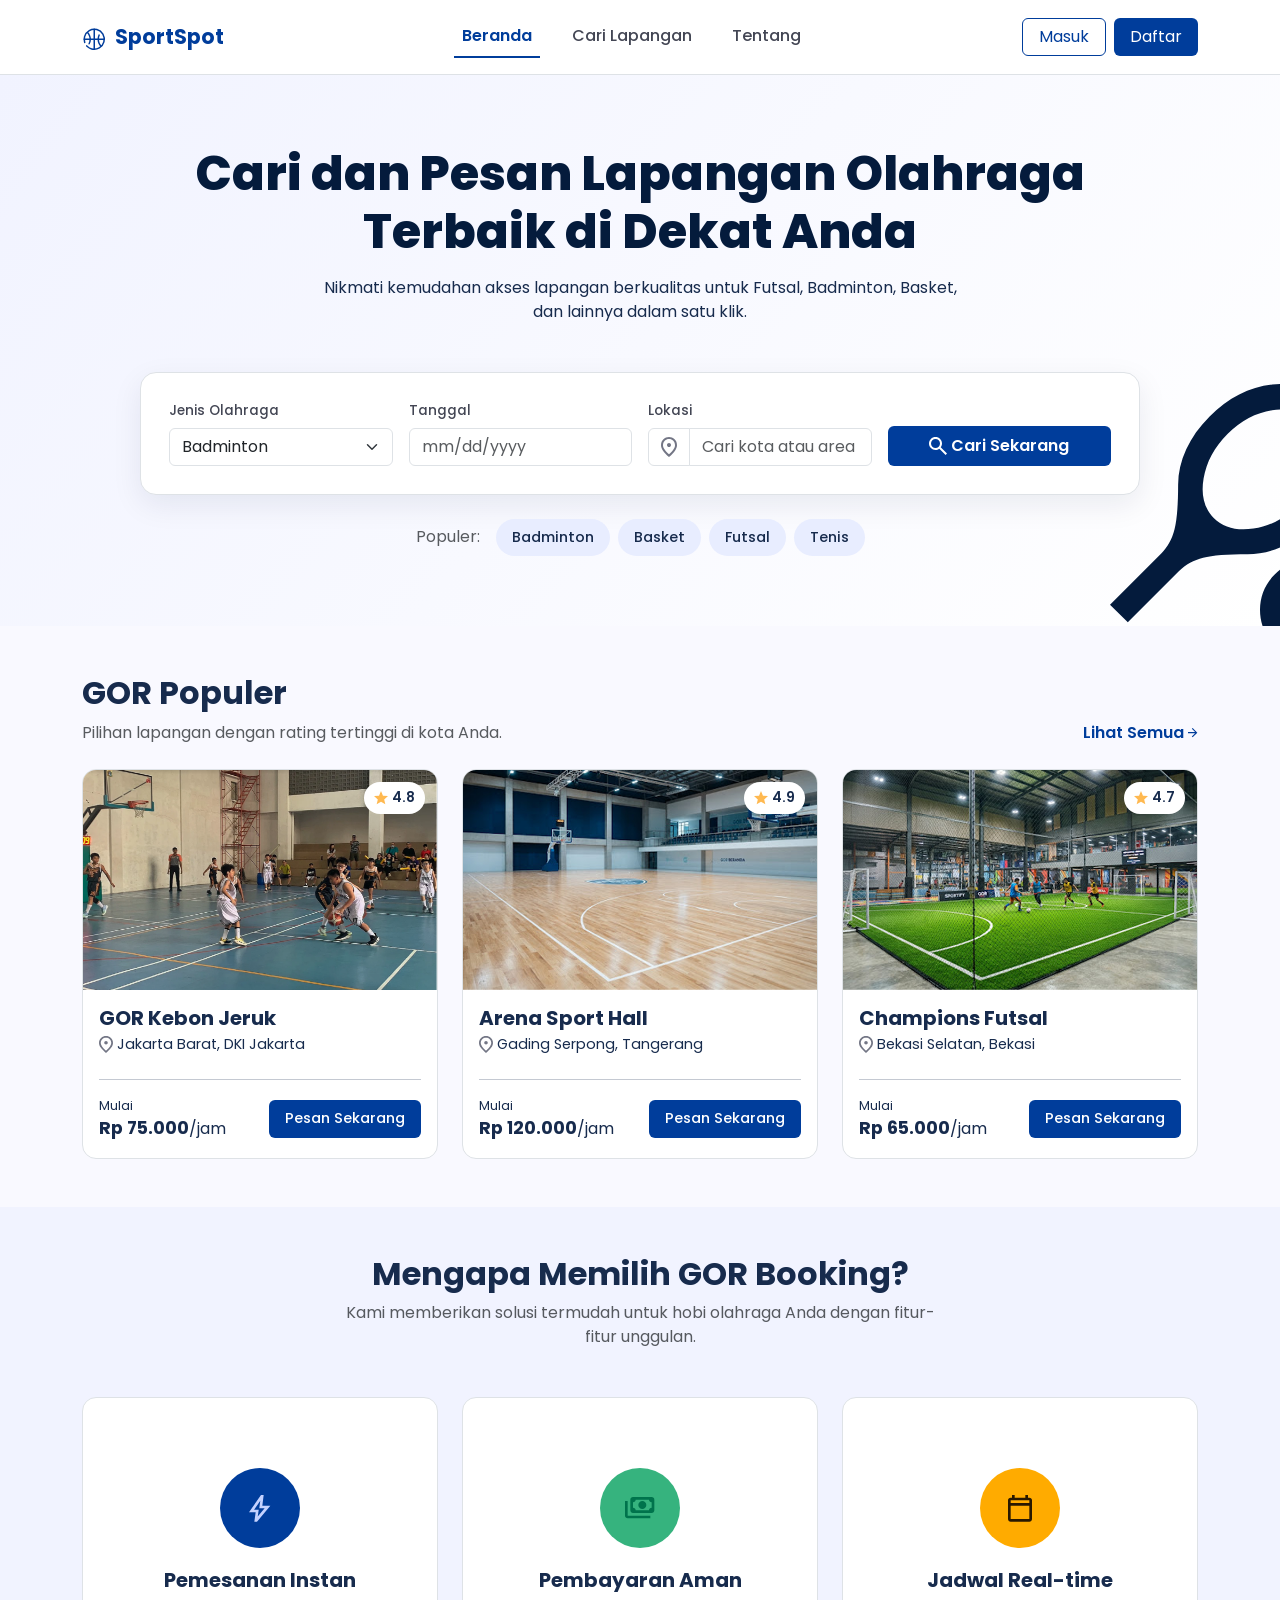
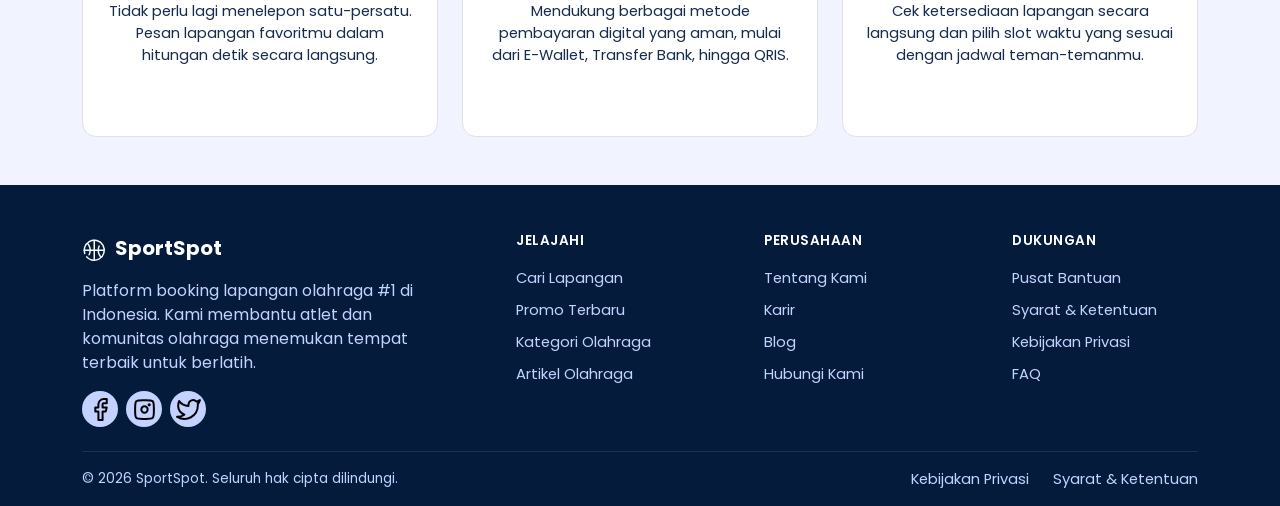
==== commit ba5d2dd1: "dropdown fix" ====
--- a/index.html
+++ b/index.html
@@ -76,8 +76,7 @@
           <div class="row g-3 align-items-end text-start">
             <div class="col-md-3">
               <div class="search-label">Jenis Olahraga</div>
-              <select id="heroOlahraga" class="form-select">
-                <option>Semua</option>
+              <select class="form-select">
                 <option>Badminton</option>
                 <option>Basket</option>
                 <option>Futsal</option>
@@ -87,7 +86,6 @@
             <div class="col-md-3">
               <div class="search-label">Tanggal</div>
               <input
-                id="heroTanggal"
                 type="text"
                 class="form-control"
                 placeholder="mm/dd/yyyy"
@@ -95,19 +93,19 @@
             </div>
             <div class="col-md-3">
               <div class="search-label">Lokasi</div>
-              <select id="heroLokasi" class="form-select">
-                <option value="">Semua Lokasi</option>
-                <option value="Jakarta Barat">Jakarta Barat</option>
-                <option value="Bekasi">Bekasi</option>
-                <option value="Tangerang">Tangerang</option>
-                <option value="Salatiga">Salatiga</option>
-              </select>
+              <div class="input-group">
+                <span class="input-group-text bg-white">
+                  <img src="/img/icon/Icon.svg" alt="lokasi" />
+                </span>
+                <input
+                  type="text"
+                  class="form-control"
+                  placeholder="Cari kota atau area"
+                />
+              </div>
             </div>
             <div class="col-md-3">
-              <button
-                id="heroSearchBtn"
-                class="btn btn-search btn-primary w-100 py-2"
-              >
+              <button class="btn btn-search btn-primary w-100 py-2">
                 <img src="/img/icon/magnifier.svg" alt="kaca pembesar" />
                 Cari Sekarang
               </button>
@@ -120,20 +118,10 @@
           class="mt-4 d-flex justify-content-center align-items-center flex-wrap gap-2"
         >
           <span class="text-muted me-2">Populer:</span>
-          <span
-            class="badge-popular badge-populer-item"
-            data-olahraga="Badminton"
-            >Badminton</span
-          >
-          <span class="badge-popular badge-populer-item" data-olahraga="Basket"
-            >Basket</span
-          >
-          <span class="badge-popular badge-populer-item" data-olahraga="Futsal"
-            >Futsal</span
-          >
-          <span class="badge-popular badge-populer-item" data-olahraga="Tenis"
-            >Tenis</span
-          >
+          <span class="badge-popular">Badminton</span>
+          <span class="badge-popular">Basket</span>
+          <span class="badge-popular">Futsal</span>
+          <span class="badge-popular">Tenis</span>
         </div>
       </div>
     </section>
@@ -148,7 +136,7 @@
               Pilihan lapangan dengan rating tertinggi di kota Anda.
             </p>
           </div>
-          <a href="cari_lapangan.html" class="link-view-all d-none d-md-block">
+          <a href="/cari_lapangan.html" class="link-view-all d-none d-md-block">
             Lihat Semua
             <img src="/img/icon/arrow.svg" alt="panah" />
           </a>
@@ -321,10 +309,7 @@
       <div class="container">
         <div class="d-flex flex-row justify-content-between g-4 pb-4">
           <div class="col-md-4">
-            <a
-              href="/index.html"
-              class="footer-brand mb-3 fs-5 text-decoration-none d-inline-flex align-items-center gap-2"
-            >
+            <a href="/index.html" class="footer-brand mb-3 fs-5 text-decoration-none d-inline-flex align-items-center gap-2">
               <img src="img/icon/Basketball-putih.svg" alt="logo" />
               SportSpot
             </a>
@@ -390,41 +375,5 @@
     </footer>
 
     <script src="https://cdn.jsdelivr.net/npm/bootstrap@5.3.3/dist/js/bootstrap.bundle.min.js"></script>
-
-    <script>
-      (function () {
-        var olahragaSelect = document.getElementById("heroOlahraga");
-        var tanggalInput = document.getElementById("heroTanggal");
-        var lokasiInput = document.getElementById("heroLokasi");
-        var searchBtn = document.getElementById("heroSearchBtn");
-
-        function goToCariLapangan() {
-          var params = new URLSearchParams();
-          if (olahragaSelect.value)
-            params.set("olahraga", olahragaSelect.value);
-          if (tanggalInput.value.trim())
-            params.set("tanggal", tanggalInput.value.trim());
-          if (lokasiInput.value.trim())
-            params.set("lokasi", lokasiInput.value.trim());
-          window.location.href = "/cari_lapangan.html?" + params.toString();
-        }
-
-        searchBtn.addEventListener("click", function (e) {
-          e.preventDefault();
-          goToCariLapangan();
-        });
-
-        // badge populer -> langsung isi olahraga & redirect
-        document
-          .querySelectorAll(".badge-populer-item")
-          .forEach(function (badge) {
-            badge.style.cursor = "pointer";
-            badge.addEventListener("click", function () {
-              olahragaSelect.value = badge.dataset.olahraga;
-              goToCariLapangan();
-            });
-          });
-      })();
-    </script>
   </body>
-</html>
+</html>
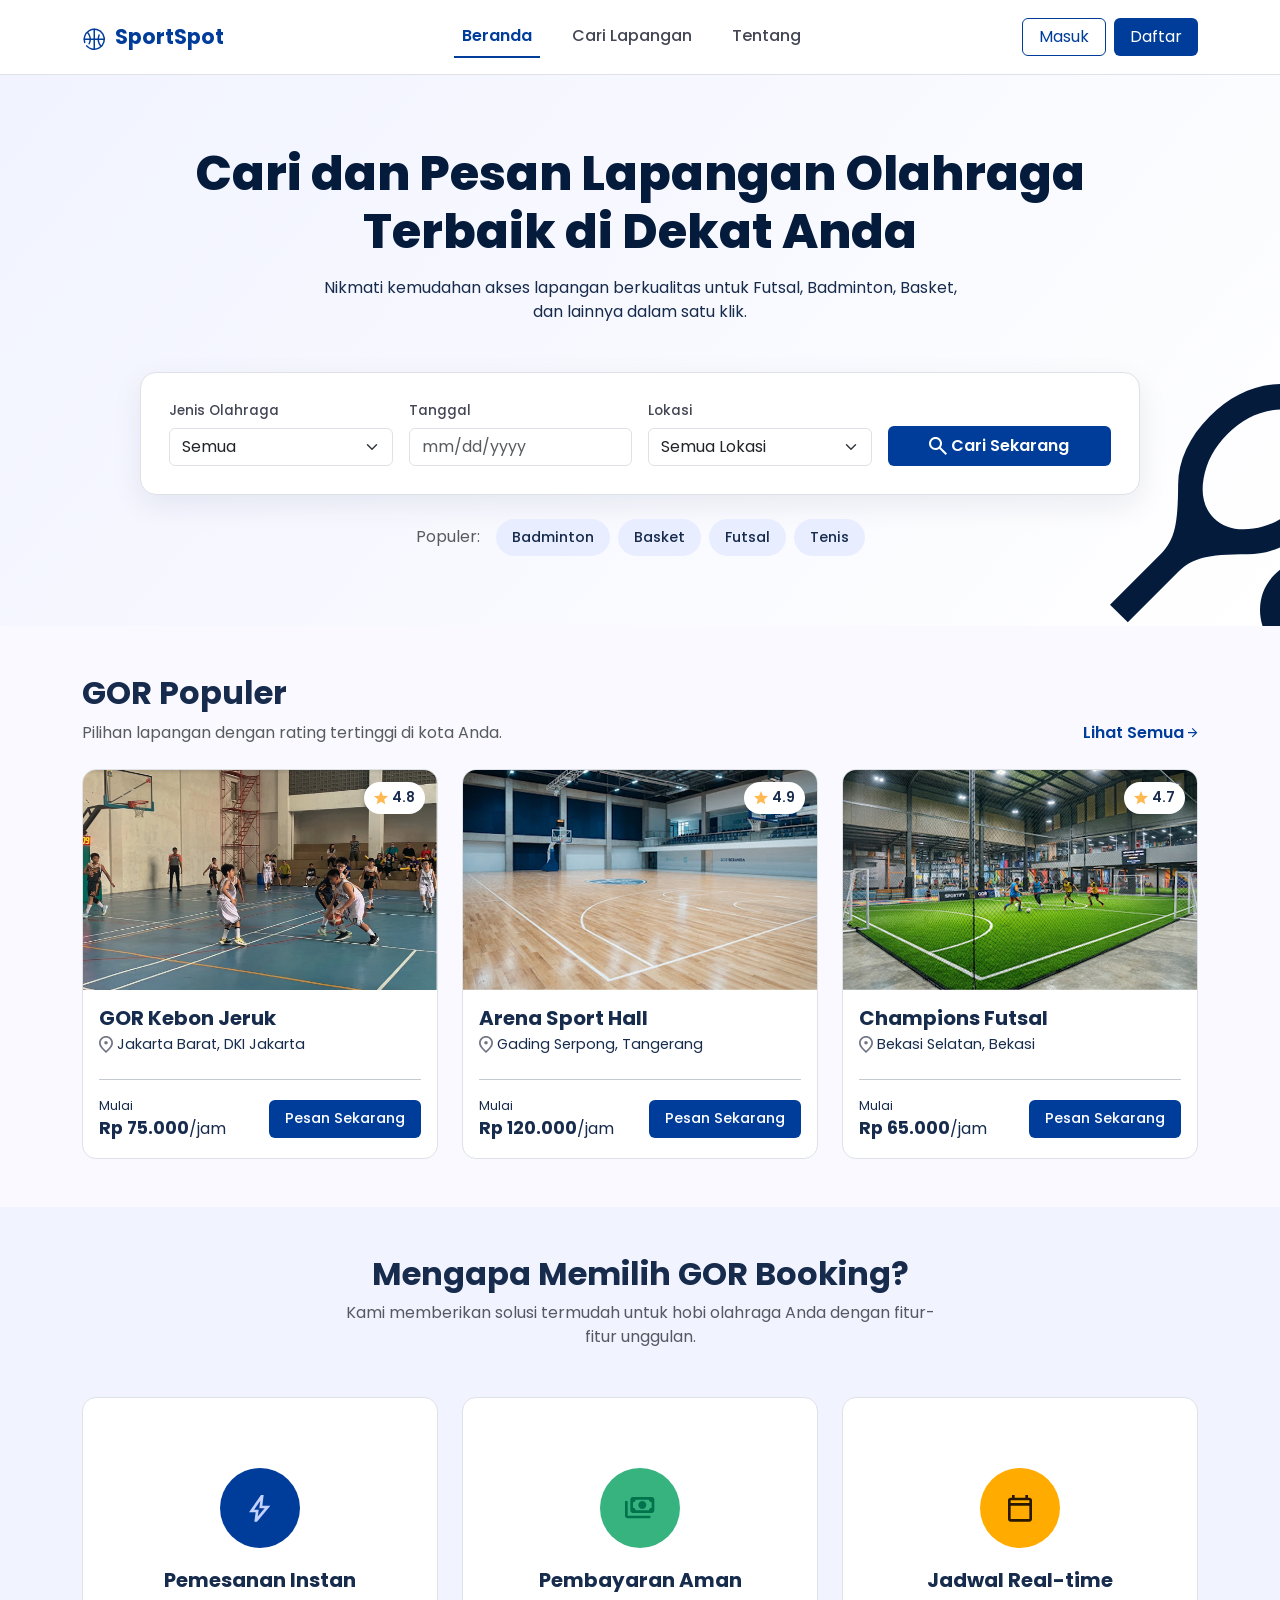
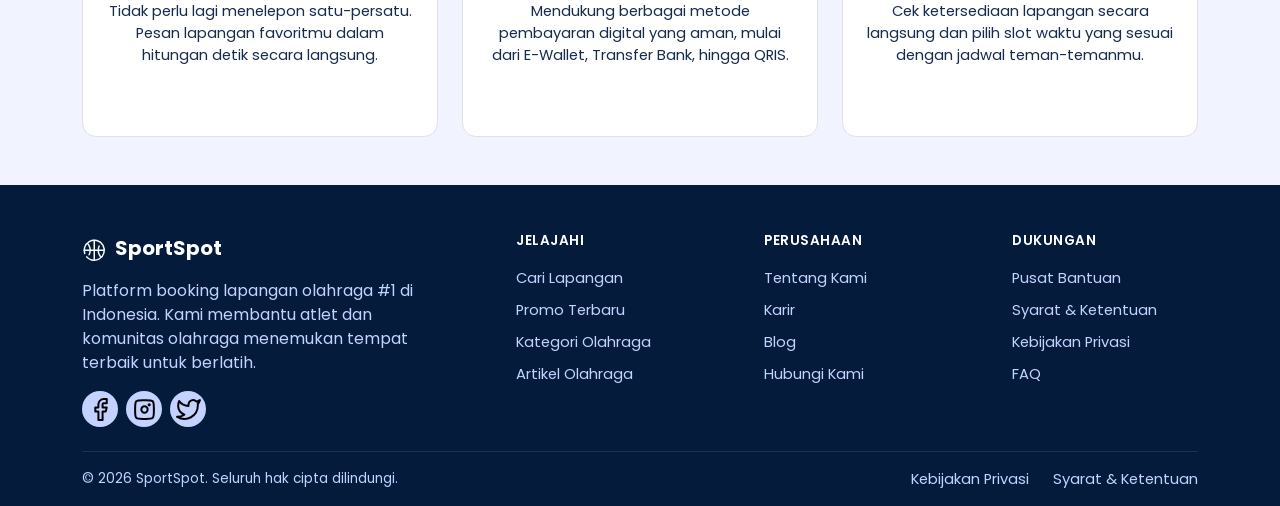
==== commit 56dbee51: "Merge branch 'main' of https://github.com/livyblossom7/Portal_Pemesanan_GOR" ====
--- a/index.html
+++ b/index.html
@@ -76,7 +76,8 @@
           <div class="row g-3 align-items-end text-start">
             <div class="col-md-3">
               <div class="search-label">Jenis Olahraga</div>
-              <select class="form-select">
+              <select id="heroOlahraga" class="form-select">
+                <option>Semua</option>
                 <option>Badminton</option>
                 <option>Basket</option>
                 <option>Futsal</option>
@@ -86,6 +87,7 @@
             <div class="col-md-3">
               <div class="search-label">Tanggal</div>
               <input
+                id="heroTanggal"
                 type="text"
                 class="form-control"
                 placeholder="mm/dd/yyyy"
@@ -93,19 +95,19 @@
             </div>
             <div class="col-md-3">
               <div class="search-label">Lokasi</div>
-              <div class="input-group">
-                <span class="input-group-text bg-white">
-                  <img src="/img/icon/Icon.svg" alt="lokasi" />
-                </span>
-                <input
-                  type="text"
-                  class="form-control"
-                  placeholder="Cari kota atau area"
-                />
-              </div>
+              <select id="heroLokasi" class="form-select">
+                <option value="">Semua Lokasi</option>
+                <option value="Jakarta Barat">Jakarta Barat</option>
+                <option value="Bekasi">Bekasi</option>
+                <option value="Tangerang">Tangerang</option>
+                <option value="Salatiga">Salatiga</option>
+              </select>
             </div>
             <div class="col-md-3">
-              <button class="btn btn-search btn-primary w-100 py-2">
+              <button
+                id="heroSearchBtn"
+                class="btn btn-search btn-primary w-100 py-2"
+              >
                 <img src="/img/icon/magnifier.svg" alt="kaca pembesar" />
                 Cari Sekarang
               </button>
@@ -118,10 +120,20 @@
           class="mt-4 d-flex justify-content-center align-items-center flex-wrap gap-2"
         >
           <span class="text-muted me-2">Populer:</span>
-          <span class="badge-popular">Badminton</span>
-          <span class="badge-popular">Basket</span>
-          <span class="badge-popular">Futsal</span>
-          <span class="badge-popular">Tenis</span>
+          <span
+            class="badge-popular badge-populer-item"
+            data-olahraga="Badminton"
+            >Badminton</span
+          >
+          <span class="badge-popular badge-populer-item" data-olahraga="Basket"
+            >Basket</span
+          >
+          <span class="badge-popular badge-populer-item" data-olahraga="Futsal"
+            >Futsal</span
+          >
+          <span class="badge-popular badge-populer-item" data-olahraga="Tenis"
+            >Tenis</span
+          >
         </div>
       </div>
     </section>
@@ -309,7 +321,10 @@
       <div class="container">
         <div class="d-flex flex-row justify-content-between g-4 pb-4">
           <div class="col-md-4">
-            <a href="/index.html" class="footer-brand mb-3 fs-5 text-decoration-none d-inline-flex align-items-center gap-2">
+            <a
+              href="/index.html"
+              class="footer-brand mb-3 fs-5 text-decoration-none d-inline-flex align-items-center gap-2"
+            >
               <img src="img/icon/Basketball-putih.svg" alt="logo" />
               SportSpot
             </a>
@@ -375,5 +390,41 @@
     </footer>
 
     <script src="https://cdn.jsdelivr.net/npm/bootstrap@5.3.3/dist/js/bootstrap.bundle.min.js"></script>
+
+    <script>
+      (function () {
+        var olahragaSelect = document.getElementById("heroOlahraga");
+        var tanggalInput = document.getElementById("heroTanggal");
+        var lokasiInput = document.getElementById("heroLokasi");
+        var searchBtn = document.getElementById("heroSearchBtn");
+
+        function goToCariLapangan() {
+          var params = new URLSearchParams();
+          if (olahragaSelect.value)
+            params.set("olahraga", olahragaSelect.value);
+          if (tanggalInput.value.trim())
+            params.set("tanggal", tanggalInput.value.trim());
+          if (lokasiInput.value.trim())
+            params.set("lokasi", lokasiInput.value.trim());
+          window.location.href = "/cari_lapangan.html?" + params.toString();
+        }
+
+        searchBtn.addEventListener("click", function (e) {
+          e.preventDefault();
+          goToCariLapangan();
+        });
+
+        // badge populer -> langsung isi olahraga & redirect
+        document
+          .querySelectorAll(".badge-populer-item")
+          .forEach(function (badge) {
+            badge.style.cursor = "pointer";
+            badge.addEventListener("click", function () {
+              olahragaSelect.value = badge.dataset.olahraga;
+              goToCariLapangan();
+            });
+          });
+      })();
+    </script>
   </body>
-</html>+</html>
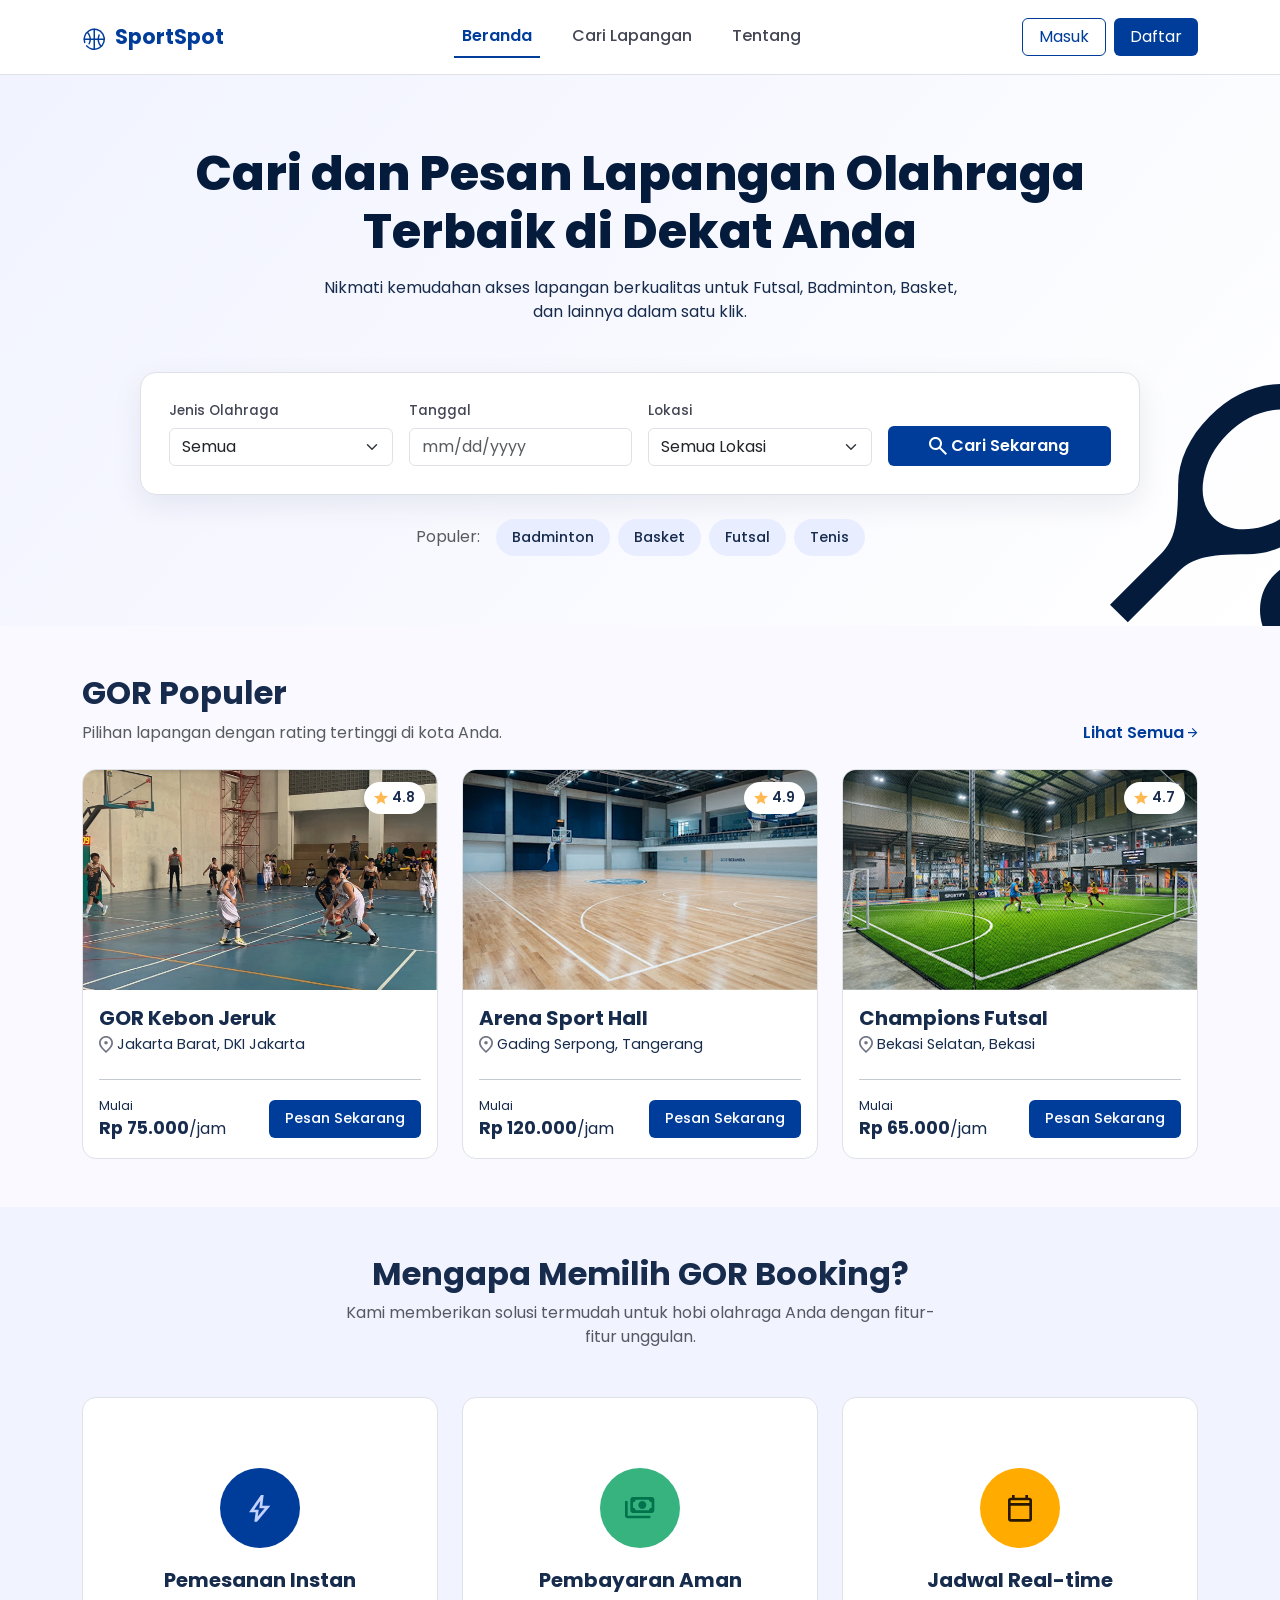
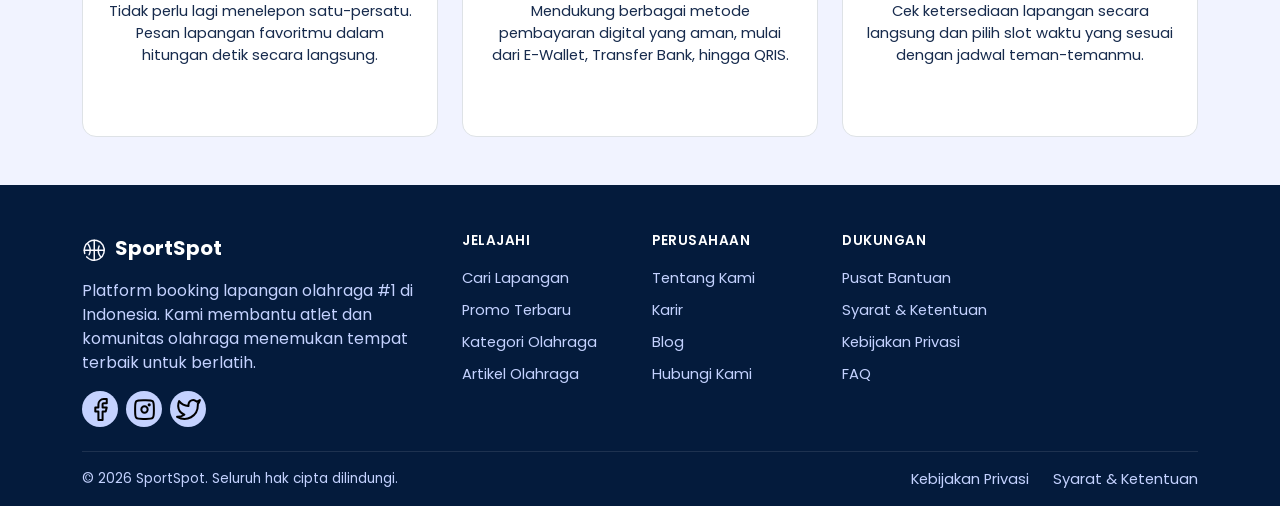
==== commit a4fd40df: "fix footer not responsive to mobile design" ====
--- a/index.html
+++ b/index.html
@@ -148,7 +148,7 @@
               Pilihan lapangan dengan rating tertinggi di kota Anda.
             </p>
           </div>
-          <a href="/cari_lapangan.html" class="link-view-all d-none d-md-block">
+          <a href="cari_lapangan.html" class="link-view-all d-none d-md-block">
             Lihat Semua
             <img src="/img/icon/arrow.svg" alt="panah" />
           </a>
@@ -319,8 +319,8 @@
     <!-- ================= FOOTER ================= -->
     <footer class="pt-5">
       <div class="container">
-        <div class="d-flex flex-row justify-content-between g-4 pb-4">
-          <div class="col-md-4">
+        <div class="row g-4 pb-4 text-center text-md-start">
+          <div class="col-12 col-md-4">
             <a
               href="/index.html"
               class="footer-brand mb-3 fs-5 text-decoration-none d-inline-flex align-items-center gap-2"
@@ -333,7 +333,9 @@
               atlet dan komunitas olahraga menemukan tempat terbaik untuk
               berlatih.
             </p>
-            <div class="d-flex gap-2">
+            <div
+              class="d-flex gap-2 justify-content-center justify-content-md-start"
+            >
               <a href="#" class="footer-social">
                 <img src="img/icon/Facebook.svg" alt="fb" />
               </a>
@@ -346,7 +348,7 @@
             </div>
           </div>
 
-          <div class="col-md-2 col-6">
+          <div class="col-6 col-md-2">
             <h6 class="mb-3">JELAJAHI</h6>
             <ul class="list-unstyled d-flex flex-column gap-2">
               <li><a href="/cari_lapangan.html">Cari Lapangan</a></li>
@@ -356,7 +358,7 @@
             </ul>
           </div>
 
-          <div class="col-md-2 col-6">
+          <div class="col-6 col-md-2">
             <h6 class="mb-3">PERUSAHAAN</h6>
             <ul class="list-unstyled d-flex flex-column gap-2">
               <li><a href="/about_us.html">Tentang Kami</a></li>
@@ -366,7 +368,7 @@
             </ul>
           </div>
 
-          <div class="col-md-2 col-6">
+          <div class="col-6 col-md-2">
             <h6 class="mb-3">DUKUNGAN</h6>
             <ul class="list-unstyled d-flex flex-column gap-2">
               <li><a href="#">Pusat Bantuan</a></li>
@@ -378,7 +380,7 @@
         </div>
 
         <div
-          class="footer-bottom d-flex flex-column flex-md-row justify-content-between align-items-center py-3 gap-2"
+          class="footer-bottom d-flex flex-column flex-md-row justify-content-between align-items-center py-3 gap-2 text-center"
         >
           <span>© 2026 SportSpot. Seluruh hak cipta dilindungi.</span>
           <div class="d-flex gap-4">
--- a/style/index.css
+++ b/style/index.css
@@ -318,3 +318,20 @@
   border-top: 1px solid rgba(255, 255, 255, 0.1);
   font-size: 0.85rem;
 }
+
+@media (max-width: 767.98px) {
+  footer .col-md-4,
+  footer .col-md-2 {
+    width: 100%;
+    max-width: 320px;
+    margin: 0 auto;
+  }
+  footer ul.list-unstyled {
+    align-items: center;
+  }
+}
+@media (max-width: 767.98px) {
+  footer .footer-brand {
+    justify-content: center;
+  }
+}
